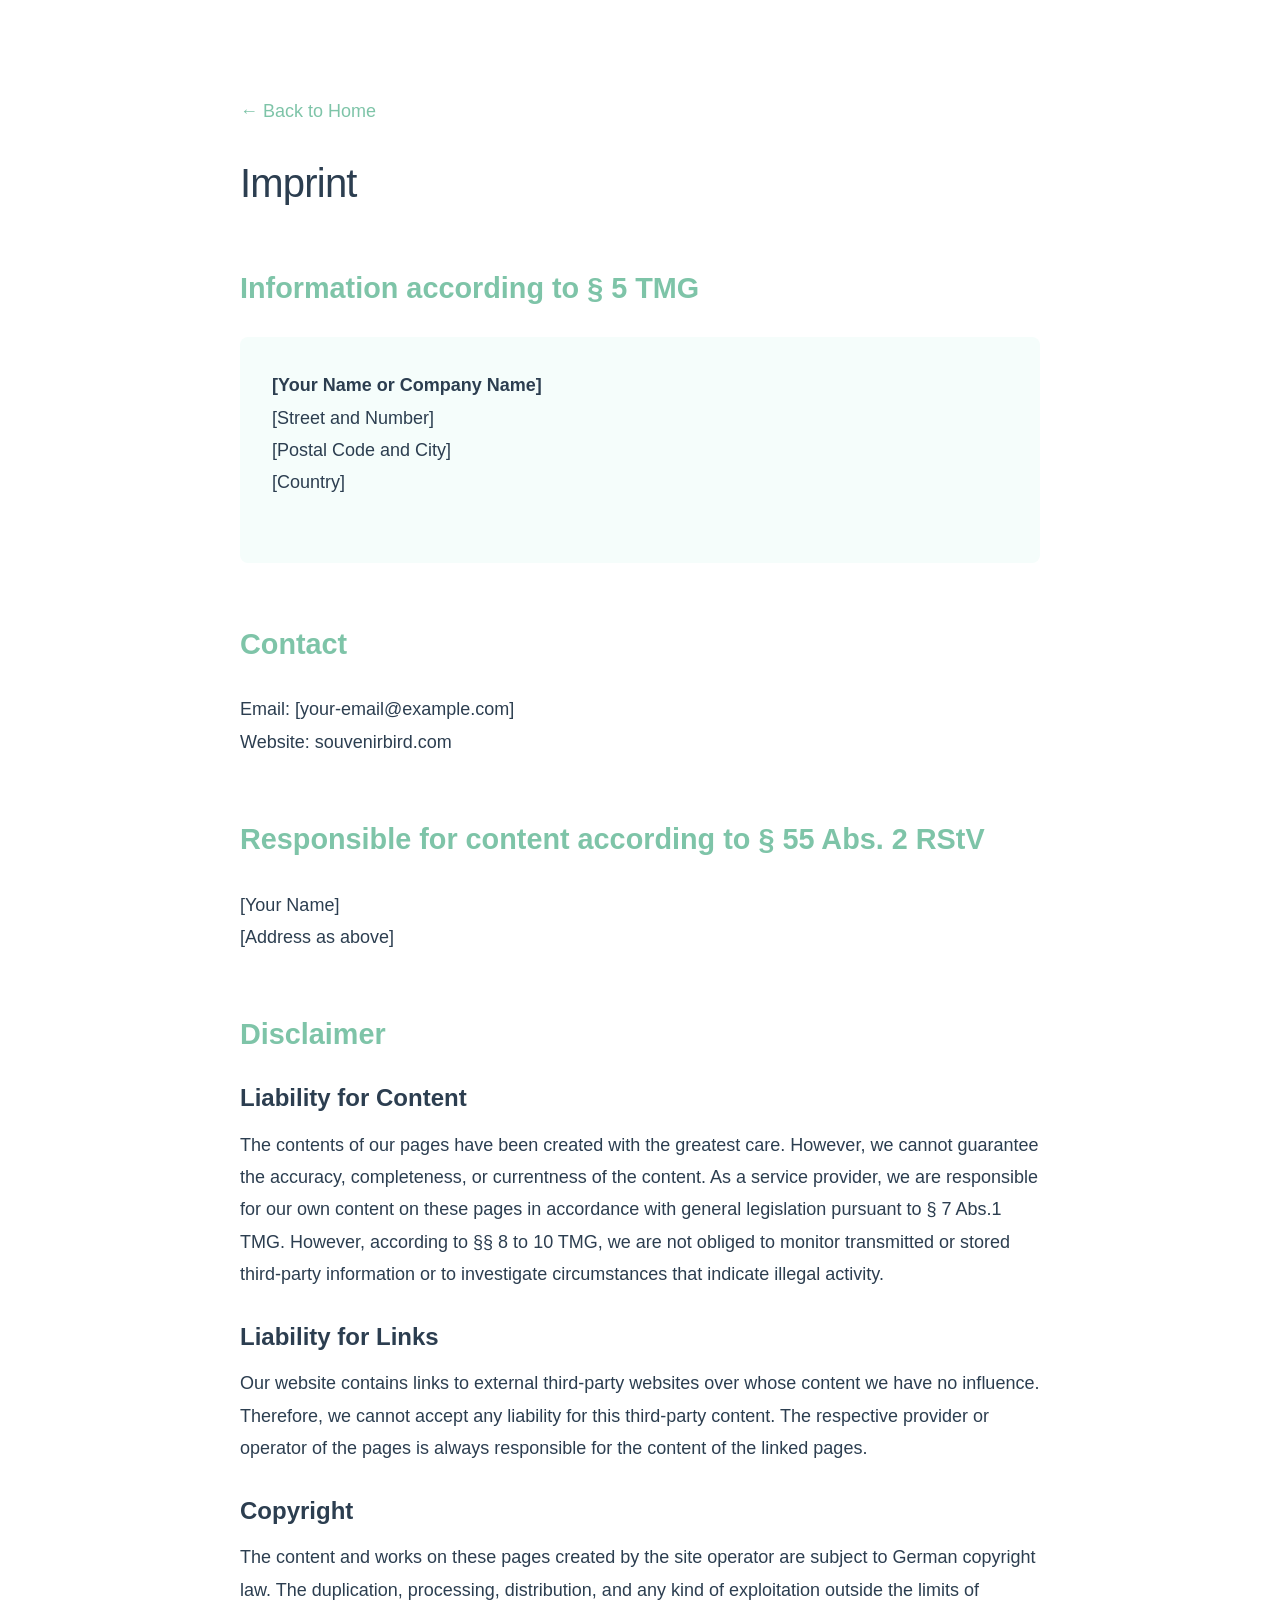
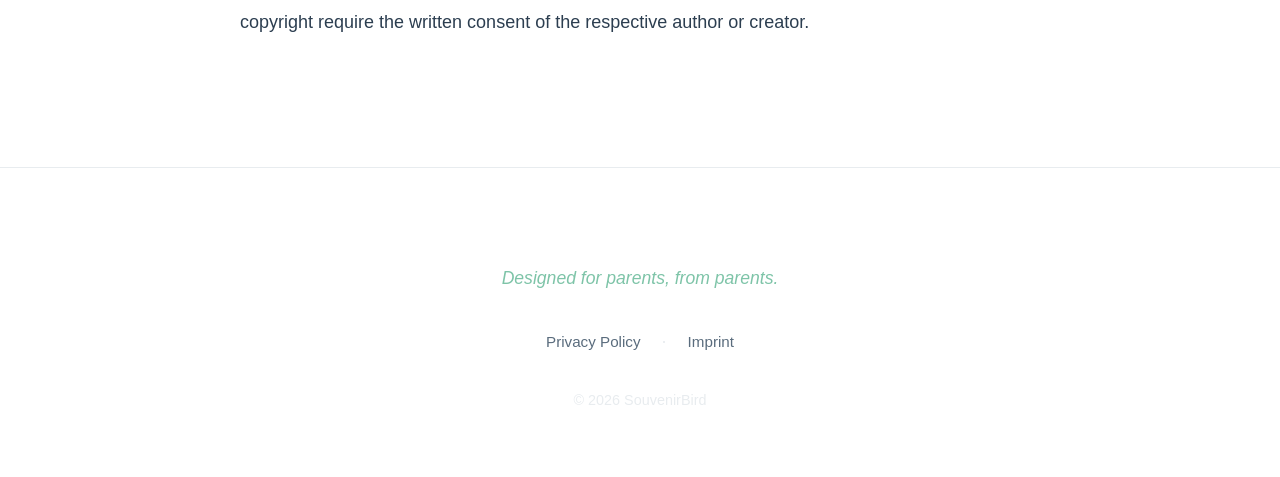
==== imprint.html @ 24911161 "inital version" ====
<!DOCTYPE html>
<html lang="en">
<head>
    <meta charset="UTF-8">
    <meta name="viewport" content="width=device-width, initial-scale=1.0">
    <meta name="referrer" content="no-referrer">
    <meta http-equiv="Content-Security-Policy" content="default-src 'self'; style-src 'self' 'unsafe-inline'; img-src 'self' data: https:; font-src 'self'; script-src 'self'; connect-src 'self';">
    
    <title>Imprint - SouvenirBird</title>
    <meta name="description" content="Imprint and legal information for SouvenirBird">
    
    <link rel="stylesheet" href="css/styles.css">
    <link rel="icon" type="image/svg+xml" href="images/favicon.svg">
    <link rel="icon" type="image/png" sizes="32x32" href="images/favicon-32x32.png">
    
    <style>
        .legal-page {
            padding: var(--space-xl) 0;
            min-height: 70vh;
        }
        
        .legal-content {
            max-width: 800px;
            margin: 0 auto;
        }
        
        .legal-content h1 {
            font-size: 2.5rem;
            margin-bottom: var(--space-md);
            color: var(--gray-dark);
        }
        
        .legal-content h2 {
            font-size: 1.8rem;
            margin-top: var(--space-lg);
            margin-bottom: var(--space-md);
            color: var(--mint-primary);
        }
        
        .legal-content p {
            margin-bottom: var(--space-md);
            line-height: 1.8;
        }
        
        .back-link {
            display: inline-block;
            color: var(--mint-primary);
            text-decoration: none;
            margin-bottom: var(--space-md);
            transition: color 0.2s ease;
        }
        
        .back-link:hover {
            color: var(--gray-dark);
        }
        
        .contact-info {
            background: var(--mint-bg);
            padding: var(--space-md);
            border-radius: 8px;
            margin: var(--space-md) 0;
        }
    </style>
</head>
<body>
    <main class="legal-page">
        <div class="container">
            <div class="legal-content">
                <a href="index.html" class="back-link">← Back to Home</a>
                
                <h1>Imprint</h1>
                
                <h2>Information according to § 5 TMG</h2>
                <div class="contact-info">
                    <p>
                        <strong>[Your Name or Company Name]</strong><br>
                        [Street and Number]<br>
                        [Postal Code and City]<br>
                        [Country]
                    </p>
                </div>
                
                <h2>Contact</h2>
                <p>
                    Email: [your-email@example.com]<br>
                    Website: souvenirbird.com
                </p>
                
                <h2>Responsible for content according to § 55 Abs. 2 RStV</h2>
                <p>
                    [Your Name]<br>
                    [Address as above]
                </p>
                
                <h2>Disclaimer</h2>
                
                <h3>Liability for Content</h3>
                <p>
                    The contents of our pages have been created with the greatest care. However, 
                    we cannot guarantee the accuracy, completeness, or currentness of the content. 
                    As a service provider, we are responsible for our own content on these pages 
                    in accordance with general legislation pursuant to § 7 Abs.1 TMG. However, 
                    according to §§ 8 to 10 TMG, we are not obliged to monitor transmitted or 
                    stored third-party information or to investigate circumstances that indicate 
                    illegal activity.
                </p>
                
                <h3>Liability for Links</h3>
                <p>
                    Our website contains links to external third-party websites over whose content 
                    we have no influence. Therefore, we cannot accept any liability for this 
                    third-party content. The respective provider or operator of the pages is always 
                    responsible for the content of the linked pages.
                </p>
                
                <h3>Copyright</h3>
                <p>
                    The content and works on these pages created by the site operator are subject 
                    to German copyright law. The duplication, processing, distribution, and any 
                    kind of exploitation outside the limits of copyright require the written 
                    consent of the respective author or creator.
                </p>
            </div>
        </div>
    </main>
    
    <footer class="footer">
        <div class="container">
            <p class="footer-tagline">Designed for parents, from parents.</p>
            <nav class="footer-links">
                <a href="privacy.html">Privacy Policy</a>
                <span class="separator">·</span>
                <a href="imprint.html">Imprint</a>
            </nav>
            <p class="footer-copyright">&copy; 2026 SouvenirBird</p>
        </div>
    </footer>
</body>
</html>
---- css/styles.css ----
/* ==========================================
   SouvenirBird Landing Page Styles
   ==========================================
   Minimalist, warm, calm design
   Mint accents, plenty of whitespace
   ========================================== */

/* Reset & Base Styles */
* {
    margin: 0;
    padding: 0;
    box-sizing: border-box;
}

:root {
    /* Color Palette */
    --mint-primary: #7EC4A8;
    --mint-light: #B8E6D5;
    --mint-bg: #F5FDFB;
    --gray-dark: #2C3E50;
    --gray-medium: #5A6C7D;
    --gray-light: #E8ECEF;
    --white: #FFFFFF;
    
    /* Typography */
    --font-main: -apple-system, BlinkMacSystemFont, 'Segoe UI', 'Inter', 'Helvetica Neue', Arial, sans-serif;
    --font-heading: -apple-system, BlinkMacSystemFont, 'Segoe UI', 'Inter', 'Helvetica Neue', Arial, sans-serif;
    
    /* Spacing */
    --space-xs: 0.5rem;
    --space-sm: 1rem;
    --space-md: 2rem;
    --space-lg: 4rem;
    --space-xl: 6rem;
    --space-xxl: 8rem;
    
    /* Container */
    --container-max: 1200px;
}

/* Typography */
body {
    font-family: var(--font-main);
    font-size: 18px;
    line-height: 1.7;
    color: var(--gray-dark);
    background-color: var(--white);
    -webkit-font-smoothing: antialiased;
    -moz-osx-font-smoothing: grayscale;
}

h1, h2, h3, h4, h5, h6 {
    font-family: var(--font-heading);
    font-weight: 600;
    line-height: 1.2;
    color: var(--gray-dark);
}

h1 {
    font-size: 3.5rem;
    font-weight: 500;
    letter-spacing: -0.02em;
    margin-bottom: var(--space-md);
}

h2 {
    font-size: 2.5rem;
    margin-bottom: var(--space-md);
}

h3 {
    font-size: 1.5rem;
    margin-bottom: var(--space-sm);
}

p {
    margin-bottom: var(--space-sm);
}

/* Layout */
.container {
    max-width: var(--container-max);
    margin: 0 auto;
    padding: 0 var(--space-md);
}

/* Hero Section */
.hero {
    background: linear-gradient(135deg, var(--mint-bg) 0%, var(--white) 100%);
    padding: var(--space-xxl) 0;
    min-height: 85vh;
    display: flex;
    align-items: center;
}

.hero-content {
    display: grid;
    grid-template-columns: 1fr 1fr;
    gap: var(--space-xl);
    align-items: center;
}

.hero-text {
    animation: fadeInUp 0.8s ease-out;
}

.subtitle {
    font-size: 1.4rem;
    color: var(--gray-medium);
    font-weight: 300;
    line-height: 1.6;
    margin-bottom: var(--space-lg);
    max-width: 520px;
}

.cta-primary {
    margin-top: var(--space-lg);
}

.google-play-button {
    display: inline-block;
    transition: transform 0.2s ease, opacity 0.2s ease;
}

.google-play-button:hover {
    transform: translateY(-3px);
    opacity: 0.9;
}

.play-badge {
    height: 60px;
    width: auto;
}

.hero-image {
    display: flex;
    justify-content: center;
    align-items: center;
    animation: fadeIn 1s ease-out;
}

.app-preview {
    max-width: 100%;
    height: auto;
    filter: drop-shadow(0 20px 60px rgba(126, 196, 168, 0.15));
    border-radius: 20px;
}

/* Description Section */
.description {
    padding: var(--space-xl) 0;
    background-color: var(--white);
}

.description-content {
    max-width: 800px;
    margin: 0 auto;
    text-align: center;
}

.lead {
    font-size: 1.3rem;
    line-height: 1.8;
    color: var(--gray-medium);
    font-weight: 300;
}

/* Features Section */
.features {
    padding: var(--space-xxl) 0;
    background-color: var(--mint-bg);
}

.features-grid {
    display: grid;
    grid-template-columns: repeat(auto-fit, minmax(260px, 1fr));
    gap: var(--space-lg);
    margin-top: var(--space-lg);
}

.feature {
    background: var(--white);
    padding: var(--space-lg);
    border-radius: 16px;
    text-align: center;
    transition: transform 0.3s ease, box-shadow 0.3s ease;
}

.feature:hover {
    transform: translateY(-5px);
    box-shadow: 0 10px 40px rgba(126, 196, 168, 0.15);
}

.feature-icon {
    margin-bottom: var(--space-md);
    display: flex;
    justify-content: center;
    align-items: center;
}

.feature h3 {
    color: var(--gray-dark);
    margin-bottom: var(--space-sm);
    font-size: 1.3rem;
}

.feature p {
    color: var(--gray-medium);
    font-size: 1rem;
    line-height: 1.6;
    margin: 0;
}

/* Bird Illustration Section */
.bird-section {
    padding: var(--space-xl) 0 var(--space-xxl) 0;
    background-color: var(--white);
}

.bird-illustration {
    display: flex;
    justify-content: center;
    align-items: center;
    padding: var(--space-lg) 0;
}

.bird-img {
    max-width: 400px;
    width: 100%;
    height: auto;
    opacity: 0.9;
}

/* Footer */
.footer {
    background-color: var(--white);
    padding: var(--space-xl) 0 var(--space-lg) 0;
    text-align: center;
    border-top: 1px solid var(--gray-light);
}

.footer-tagline {
    font-size: 1.1rem;
    color: var(--mint-primary);
    margin-bottom: var(--space-md);
    font-style: italic;
    font-weight: 300;
}

.footer-links {
    margin-bottom: var(--space-md);
}

.footer-links a {
    color: var(--gray-medium);
    text-decoration: none;
    font-size: 0.95rem;
    transition: color 0.2s ease;
}

.footer-links a:hover {
    color: var(--mint-primary);
}

.separator {
    margin: 0 var(--space-sm);
    color: var(--gray-light);
}

.footer-copyright {
    font-size: 0.9rem;
    color: var(--gray-light);
    margin: 0;
}

/* Animations */
@keyframes fadeInUp {
    from {
        opacity: 0;
        transform: translateY(30px);
    }
    to {
        opacity: 1;
        transform: translateY(0);
    }
}

@keyframes fadeIn {
    from {
        opacity: 0;
    }
    to {
        opacity: 1;
    }
}

/* Responsive Design */
@media (max-width: 968px) {
    :root {
        --space-xl: 4rem;
        --space-xxl: 6rem;
    }
    
    h1 {
        font-size: 2.8rem;
    }
    
    .hero-content {
        grid-template-columns: 1fr;
        gap: var(--space-lg);
    }
    
    .hero-image {
        order: -1;
    }
    
    .hero-text {
        text-align: center;
    }
    
    .subtitle {
        margin-left: auto;
        margin-right: auto;
    }
    
    .features-grid {
        grid-template-columns: repeat(auto-fit, minmax(240px, 1fr));
        gap: var(--space-md);
    }
}

@media (max-width: 640px) {
    :root {
        --space-lg: 3rem;
        --space-xl: 3rem;
        --space-xxl: 4rem;
    }
    
    body {
        font-size: 16px;
    }
    
    h1 {
        font-size: 2.2rem;
    }
    
    .subtitle {
        font-size: 1.1rem;
    }
    
    .lead {
        font-size: 1.1rem;
    }
    
    .hero {
        padding: var(--space-lg) 0;
        min-height: auto;
    }
    
    .play-badge {
        height: 50px;
    }
    
    .features-grid {
        grid-template-columns: 1fr;
    }
    
    .feature {
        padding: var(--space-md);
    }
    
    .bird-img {
        max-width: 300px;
    }
}

/* Accessibility */
a:focus,
button:focus {
    outline: 2px solid var(--mint-primary);
    outline-offset: 2px;
}

@media (prefers-reduced-motion: reduce) {
    *,
    *::before,
    *::after {
        animation-duration: 0.01ms !important;
        animation-iteration-count: 1 !important;
        transition-duration: 0.01ms !important;
    }
}
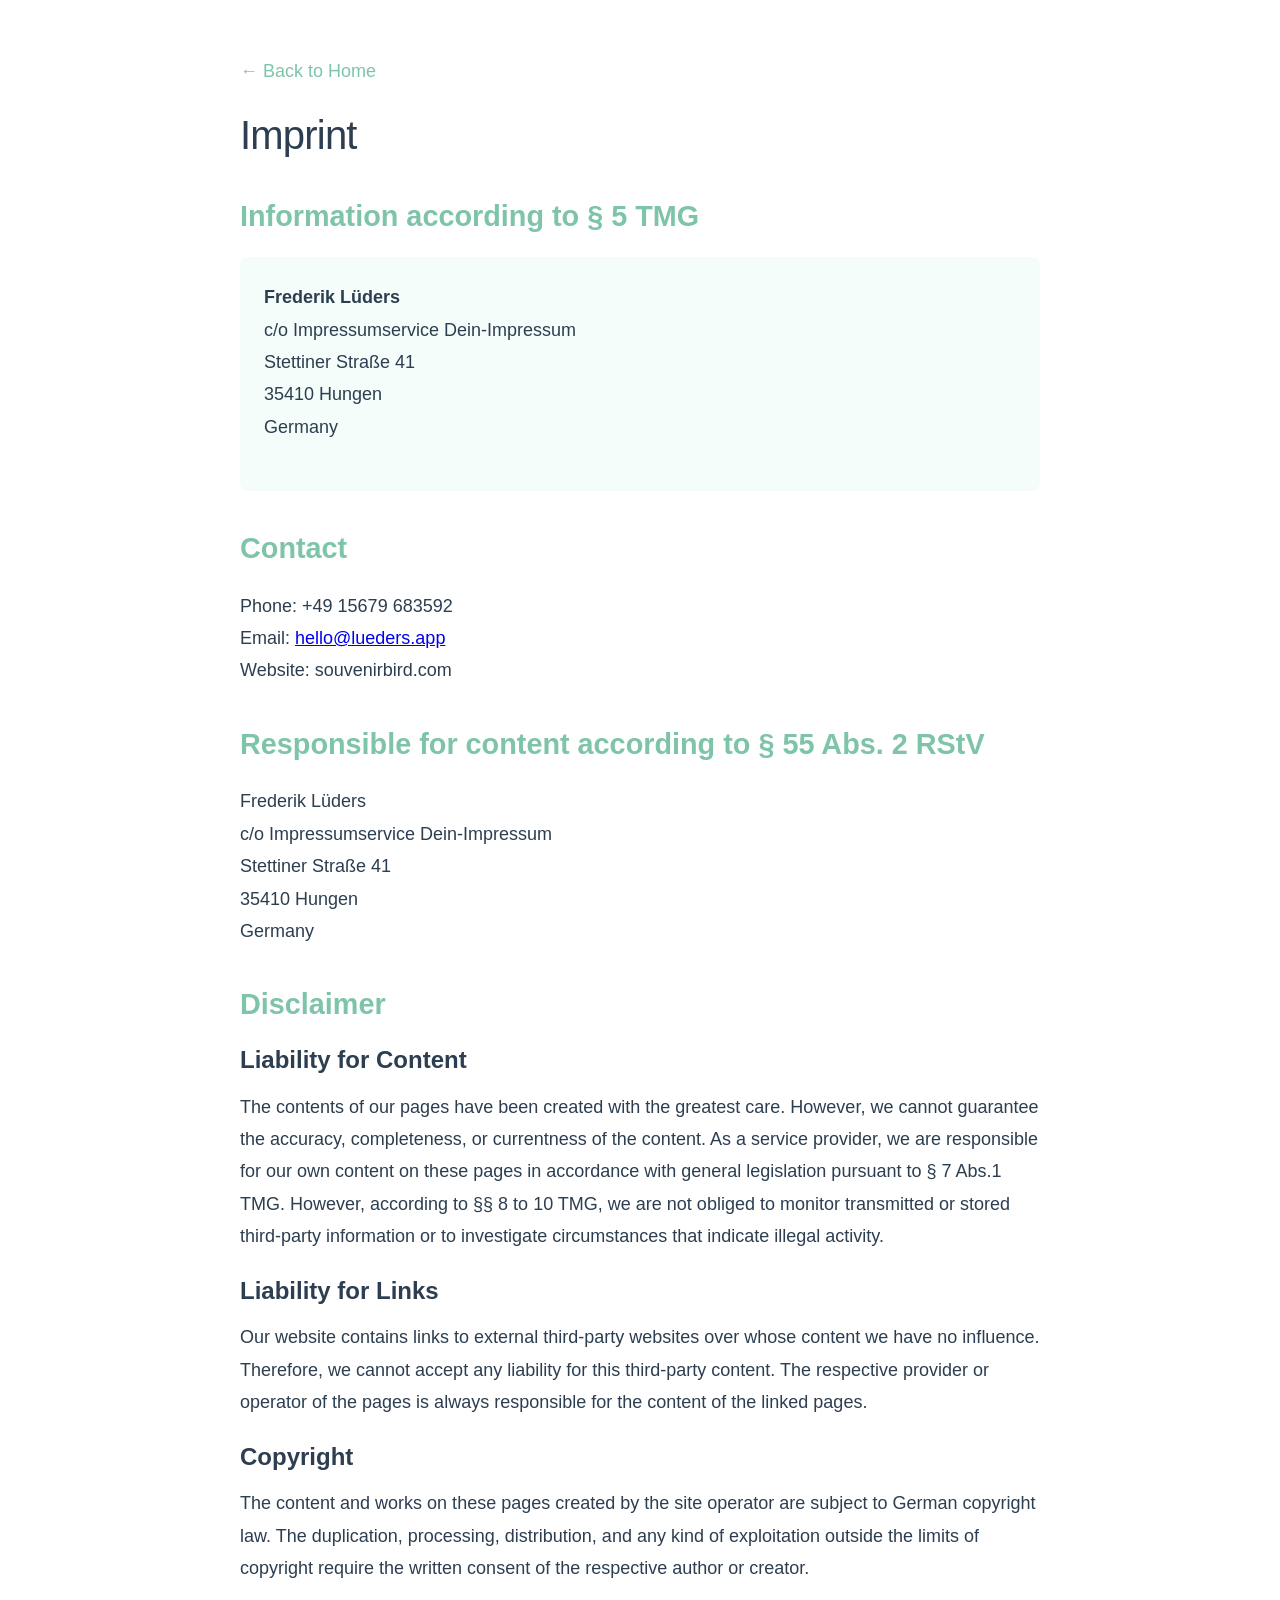
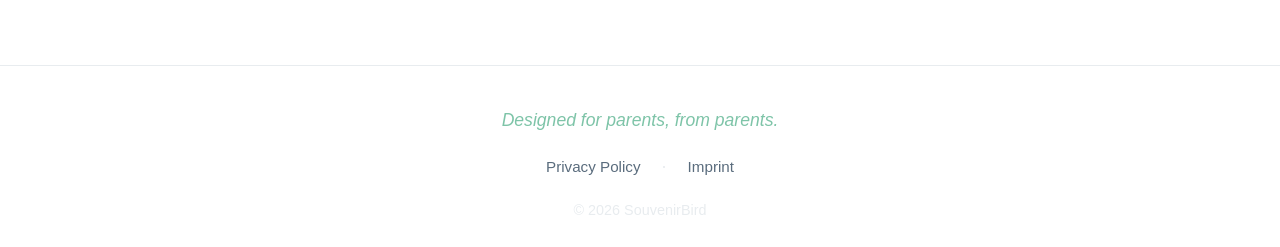
==== commit cd44a371: "design improvments" ====
--- a/imprint.html
+++ b/imprint.html
@@ -10,8 +10,7 @@
     <meta name="description" content="Imprint and legal information for SouvenirBird">
     
     <link rel="stylesheet" href="css/styles.css">
-    <link rel="icon" type="image/svg+xml" href="images/favicon.svg">
-    <link rel="icon" type="image/png" sizes="32x32" href="images/favicon-32x32.png">
+    <link rel="icon" type="image/png" href="images/favicon.png">
     
     <style>
         .legal-page {
@@ -73,23 +72,28 @@
                 <h2>Information according to § 5 TMG</h2>
                 <div class="contact-info">
                     <p>
-                        <strong>[Your Name or Company Name]</strong><br>
-                        [Street and Number]<br>
-                        [Postal Code and City]<br>
-                        [Country]
+                        <strong>Frederik Lüders</strong><br>
+                        c/o Impressumservice Dein-Impressum<br>
+                        Stettiner Straße 41<br>
+                        35410 Hungen<br>
+                        Germany
                     </p>
                 </div>
                 
                 <h2>Contact</h2>
                 <p>
-                    Email: [your-email@example.com]<br>
+                    Phone: +49 15679 683592<br>
+                    Email: <a href="mailto:hello@lueders.app">hello@lueders.app</a><br>
                     Website: souvenirbird.com
                 </p>
                 
                 <h2>Responsible for content according to § 55 Abs. 2 RStV</h2>
                 <p>
-                    [Your Name]<br>
-                    [Address as above]
+                    Frederik Lüders<br>
+                    c/o Impressumservice Dein-Impressum<br>
+                    Stettiner Straße 41<br>
+                    35410 Hungen<br>
+                    Germany
                 </p>
                 
                 <h2>Disclaimer</h2>
--- a/css/styles.css
+++ b/css/styles.css
@@ -17,6 +17,7 @@
     --mint-primary: #7EC4A8;
     --mint-light: #B8E6D5;
     --mint-bg: #F5FDFB;
+    --mint-bg-darker: #E8F7F3;
     --gray-dark: #2C3E50;
     --gray-medium: #5A6C7D;
     --gray-light: #E8ECEF;
@@ -29,10 +30,10 @@
     /* Spacing */
     --space-xs: 0.5rem;
     --space-sm: 1rem;
-    --space-md: 2rem;
-    --space-lg: 4rem;
-    --space-xl: 6rem;
-    --space-xxl: 8rem;
+    --space-md: 1.5rem;
+    --space-lg: 2.5rem;
+    --space-xl: 3.5rem;
+    --space-xxl: 5rem;
     
     /* Container */
     --container-max: 1200px;
@@ -57,10 +58,10 @@
 }
 
 h1 {
-    font-size: 3.5rem;
+    font-size: 3.8rem;
     font-weight: 500;
     letter-spacing: -0.02em;
-    margin-bottom: var(--space-md);
+    margin-bottom: var(--space-sm);
 }
 
 h2 {
@@ -86,17 +87,17 @@
 
 /* Hero Section */
 .hero {
-    background: linear-gradient(135deg, var(--mint-bg) 0%, var(--white) 100%);
-    padding: var(--space-xxl) 0;
-    min-height: 85vh;
+    background: linear-gradient(135deg, var(--mint-bg-darker) 0%, var(--mint-bg) 100%);
+    padding: var(--space-xl) 0;
+    min-height: 70vh;
     display: flex;
     align-items: center;
 }
 
 .hero-content {
     display: grid;
-    grid-template-columns: 1fr 1fr;
-    gap: var(--space-xl);
+    grid-template-columns: 1.2fr 0.8fr;
+    gap: var(--space-lg);
     align-items: center;
 }
 
@@ -105,16 +106,16 @@
 }
 
 .subtitle {
-    font-size: 1.4rem;
+    font-size: 1.5rem;
     color: var(--gray-medium);
     font-weight: 300;
-    line-height: 1.6;
-    margin-bottom: var(--space-lg);
-    max-width: 520px;
+    line-height: 1.7;
+    margin-bottom: var(--space-md);
+    max-width: 580px;
 }
 
 .cta-primary {
-    margin-top: var(--space-lg);
+    margin-top: var(--space-md);
 }
 
 .google-play-button {
@@ -140,7 +141,7 @@
 }
 
 .app-preview {
-    max-width: 100%;
+    max-width: 85%;
     height: auto;
     filter: drop-shadow(0 20px 60px rgba(126, 196, 168, 0.15));
     border-radius: 20px;
@@ -148,7 +149,7 @@
 
 /* Description Section */
 .description {
-    padding: var(--space-xl) 0;
+    padding: var(--space-lg) 0;
     background-color: var(--white);
 }
 
@@ -167,20 +168,20 @@
 
 /* Features Section */
 .features {
-    padding: var(--space-xxl) 0;
+    padding: var(--space-xl) 0;
     background-color: var(--mint-bg);
 }
 
 .features-grid {
     display: grid;
     grid-template-columns: repeat(auto-fit, minmax(260px, 1fr));
-    gap: var(--space-lg);
-    margin-top: var(--space-lg);
+    gap: var(--space-md);
+    margin-top: var(--space-md);
 }
 
 .feature {
     background: var(--white);
-    padding: var(--space-lg);
+    padding: var(--space-md) var(--space-lg);
     border-radius: 16px;
     text-align: center;
     transition: transform 0.3s ease, box-shadow 0.3s ease;
@@ -192,7 +193,7 @@
 }
 
 .feature-icon {
-    margin-bottom: var(--space-md);
+    margin-bottom: var(--space-sm);
     display: flex;
     justify-content: center;
     align-items: center;
@@ -213,7 +214,7 @@
 
 /* Bird Illustration Section */
 .bird-section {
-    padding: var(--space-xl) 0 var(--space-xxl) 0;
+    padding: var(--space-md) 0 var(--space-lg) 0;
     background-color: var(--white);
 }
 
@@ -221,20 +222,20 @@
     display: flex;
     justify-content: center;
     align-items: center;
-    padding: var(--space-lg) 0;
+    padding: 0;
 }
 
 .bird-img {
-    max-width: 400px;
+    max-width: 280px;
     width: 100%;
     height: auto;
-    opacity: 0.9;
+    opacity: 0.7;
 }
 
 /* Footer */
 .footer {
     background-color: var(--white);
-    padding: var(--space-xl) 0 var(--space-lg) 0;
+    padding: var(--space-lg) 0 var(--space-md) 0;
     text-align: center;
     border-top: 1px solid var(--gray-light);
 }
@@ -242,13 +243,13 @@
 .footer-tagline {
     font-size: 1.1rem;
     color: var(--mint-primary);
-    margin-bottom: var(--space-md);
+    margin-bottom: var(--space-sm);
     font-style: italic;
     font-weight: 300;
 }
 
 .footer-links {
-    margin-bottom: var(--space-md);
+    margin-bottom: var(--space-sm);
 }
 
 .footer-links a {
@@ -297,8 +298,8 @@
 /* Responsive Design */
 @media (max-width: 968px) {
     :root {
-        --space-xl: 4rem;
-        --space-xxl: 6rem;
+        --space-xl: 2.5rem;
+        --space-xxl: 3.5rem;
     }
     
     h1 {
@@ -331,9 +332,9 @@
 
 @media (max-width: 640px) {
     :root {
-        --space-lg: 3rem;
-        --space-xl: 3rem;
-        --space-xxl: 4rem;
+        --space-lg: 2rem;
+        --space-xl: 2rem;
+        --space-xxl: 2.5rem;
     }
     
     body {
@@ -353,7 +354,7 @@
     }
     
     .hero {
-        padding: var(--space-lg) 0;
+        padding: var(--space-md) 0;
         min-height: auto;
     }
     
@@ -370,7 +371,7 @@
     }
     
     .bird-img {
-        max-width: 300px;
+        max-width: 220px;
     }
 }
 
